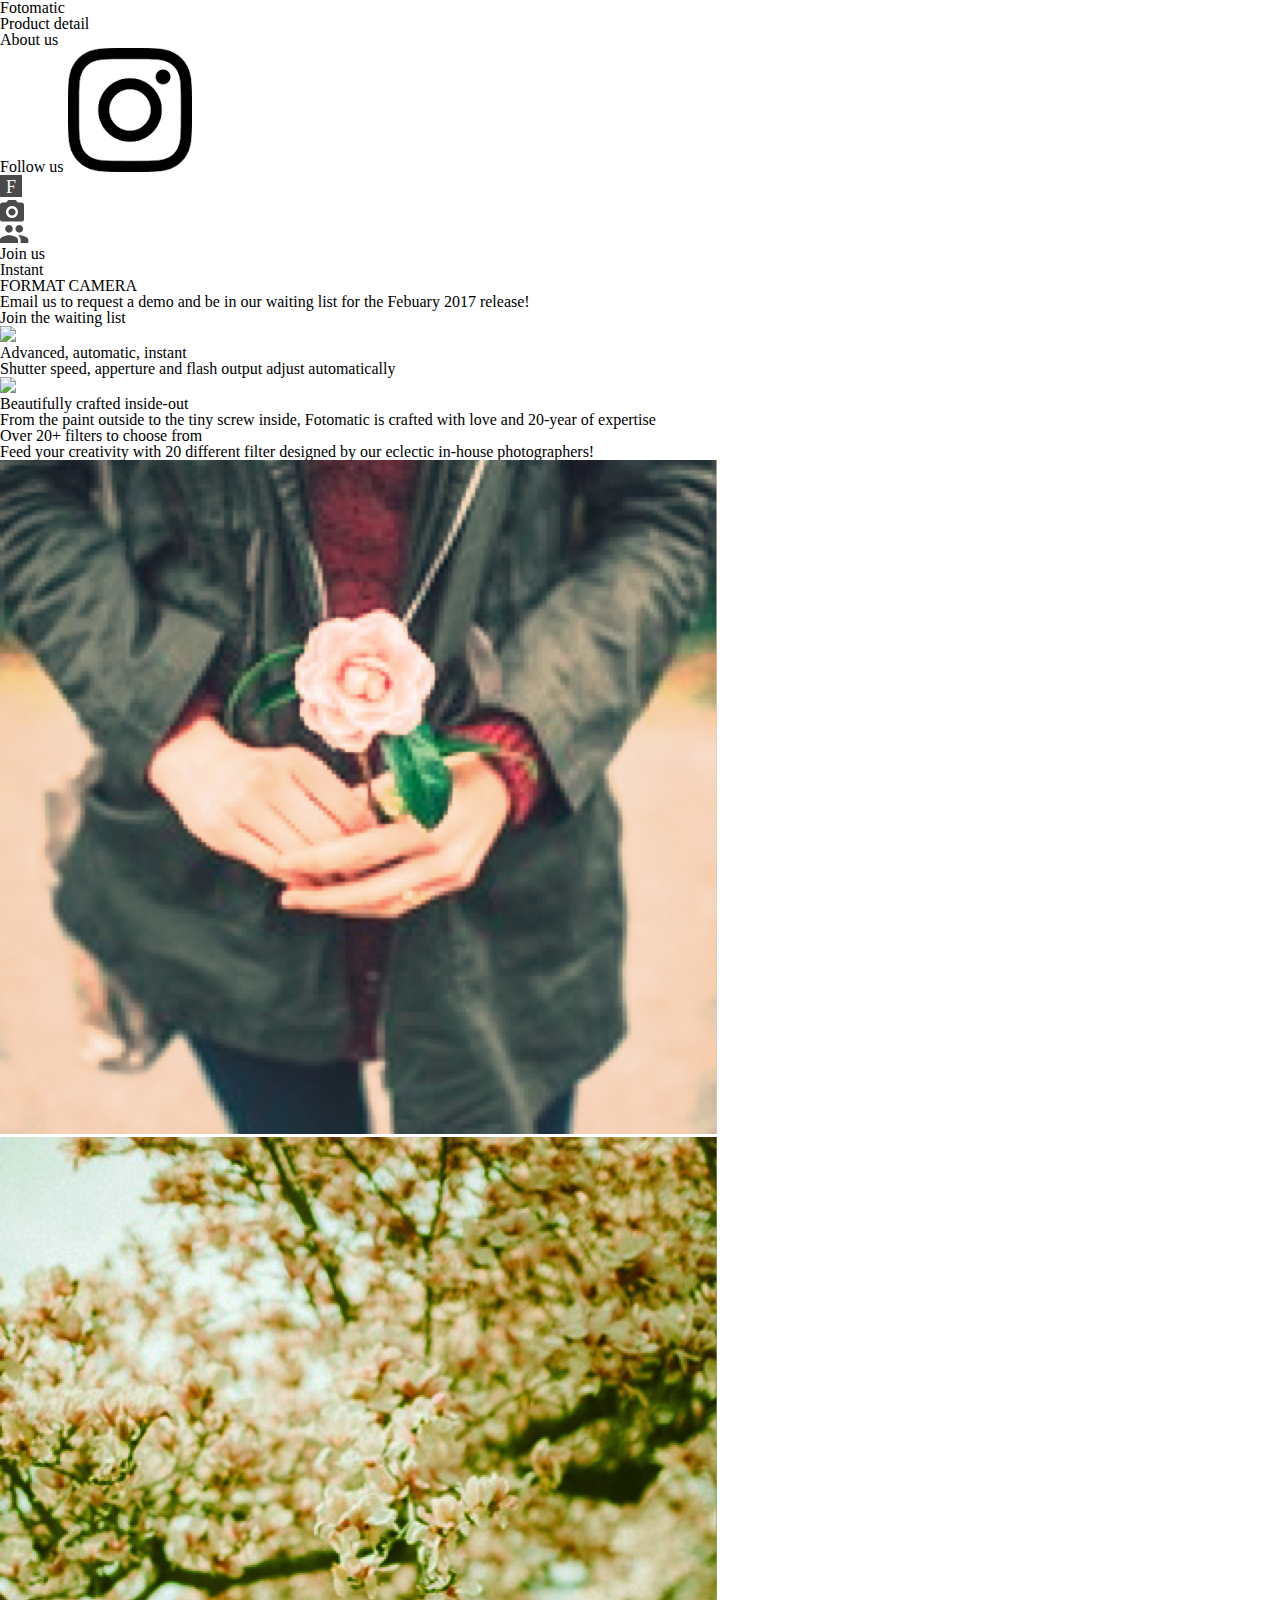
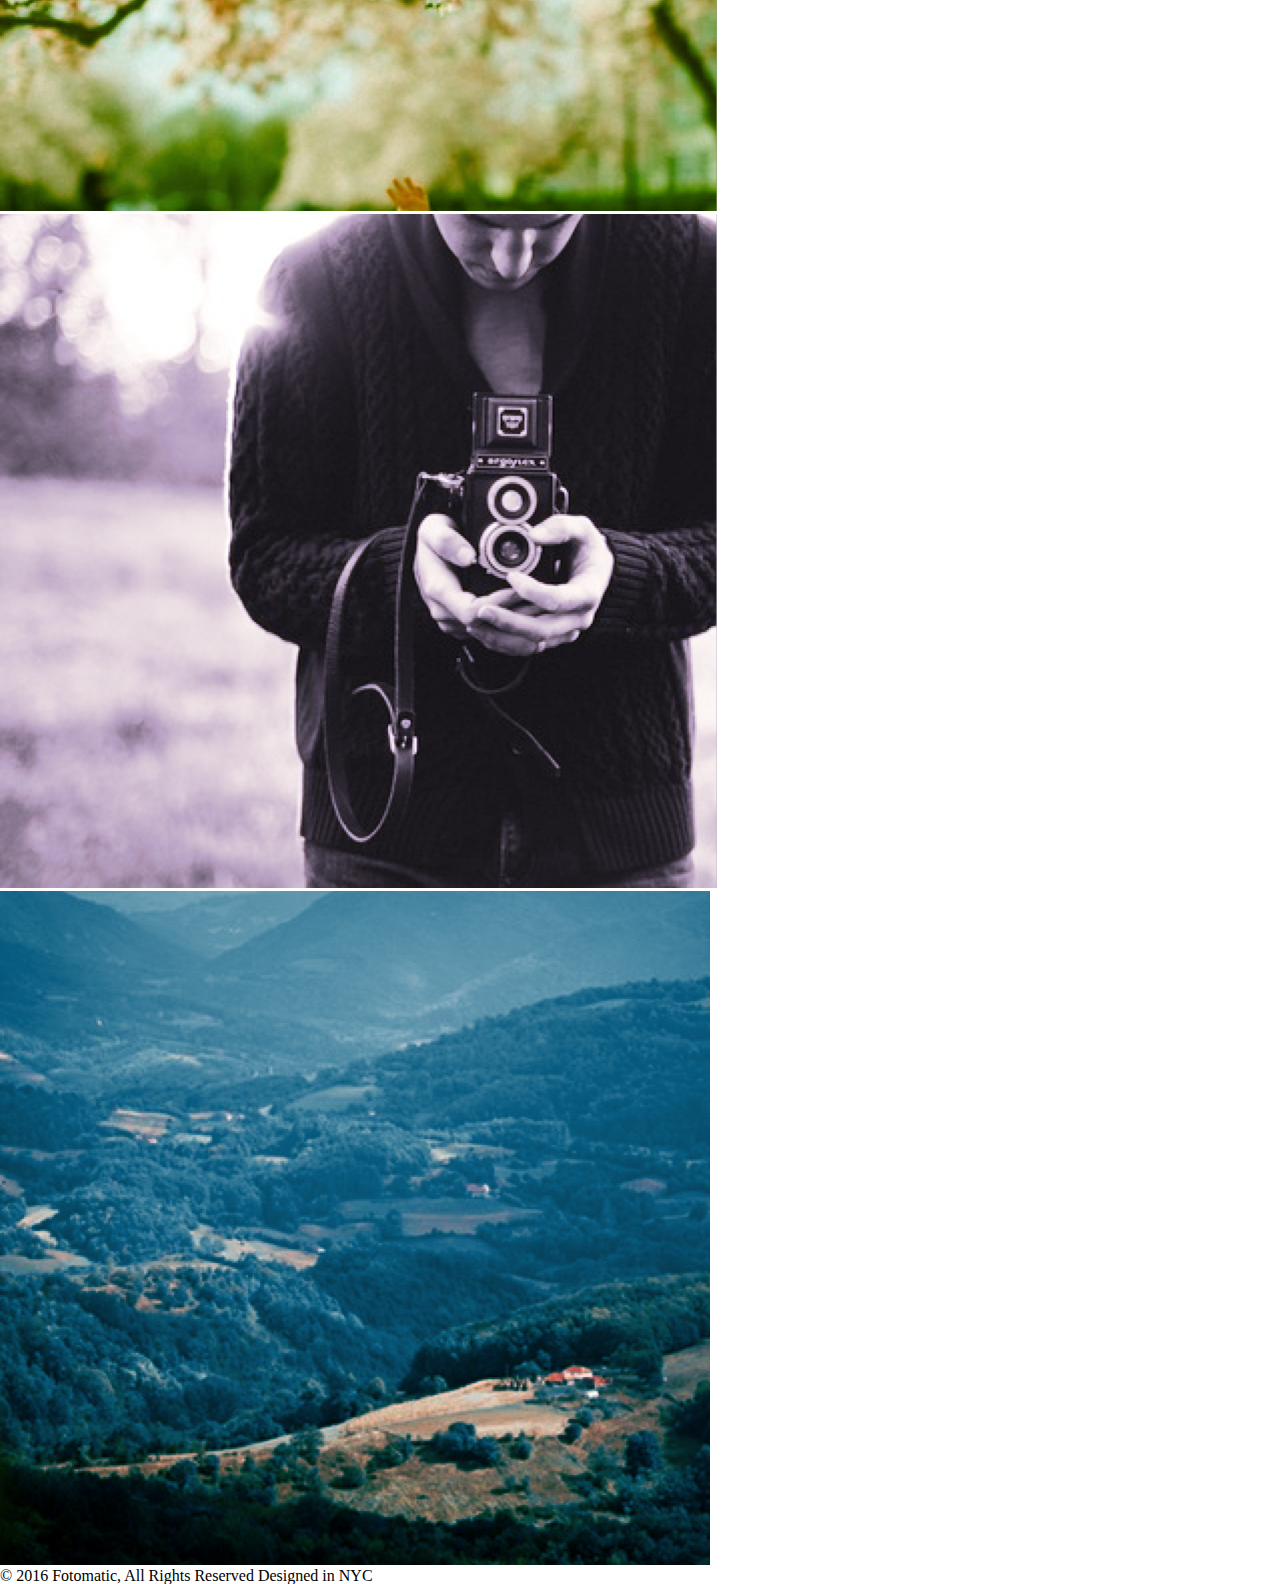
==== Responsive Website Fix/fotomatic_broken/index.html @ 227aa74d "Off-Platform Fotomatic Project" ====
<!DOCTYPE html>
<html>
<head>
  <link href="https://fonts.googleapis.com/css?family=Damion" rel="stylesheet">
  <link href="https://fonts.googleapis.com/css?family=Rubik" rel="stylesheet">
  <link href="https://fonts.googleapis.com/css?family=Roboto:300,400,600,700" rel="stylesheet">
  <link rel="stylesheet" href="./resources/css/reset.css">
  <meta charset="UTF-8">
</head>
<body>
  <!-- Header -->
  <header>
    <div class="content">
      <a href="index.html" class="desktop logo">Fotomatic</a>
      <nav class="desktop">
        <ul>
          <li><a href="#">Product detail</a></li>
          <li><a href="#">About us</a></li>
          <li><a href="https://www.instagram.com/">Follow us <img class="icon" src="./resources/images/instagram.png"></a></li>
        </ul>
      </nav>
      <nav class="mobile">
        <ul>
          <li><a href="#"><img src="./resources/images/ic-logo.svg"></a></li>
          <li><a href="#"><img src="./resources/images/ic-product-detail.svg"></a></li>
          <li><a href="#"><img src="./resources/images/ic-about-us.svg"></a></li>
          <li><a href="#" class="button">Join us</a></li>
        </ul>
      </nav>
    </div>
  </header>

  <!-- Main Content -->
  <div class="main-content">

    <!-- Sign Up Section -->
    <div id="sign-up-section" class="banner">
      <div id="sign-up-cta">
        <div class="content center">
          <div class="header">
            <h2 class="cursive">Instant</h2>
            <h1 class="striking">FORMAT CAMERA</h1>
          </div>
          <div class="email">
            <span>
              Email us to request a demo and be in our waiting list for the <strong>Febuary 2017</strong> release!
            </span>
            <div class="button">Join the waiting list</div>
          </div>
        </div>
      </div>
    </div>

    <!-- Features Section -->
    <div id="features-section">
      <div class="feature">
        <div class="center">
          <div class="image-container">
            <img src="images/feature-1.png" />
          </div>
          <div class="content">
            <h2>Advanced, automatic, instant</h2>
            <h3>Shutter speed, apperture and flash output adjust automatically</h3>
          </div>
        </div>
      </div>
      <div class="feature">
        <div class="center">
          <div class="image-container">
            <img src="images/feature-2.png" />
          </div>
          <div class="content">
            <h2>Beautifully crafted inside-out</h2>
            <h3>From the paint outside to the tiny screw inside, Fotomatic is crafted with love and 20-year of expertise</h3>
          </div>
        </div>
      </div>
    </div>

    <!-- Filters Section -->
    <div id="filters-section">
      <div class="content center">
        <h2>Over 20+ filters to choose from</h2>
        <h3>Feed your creativity with 20 different filter designed by our eclectic in-house photographers!</h3>
      </div>
      <div class="images-container">
        <div class="image-container">
          <img src="./resources/images/filter-1.png" />
        </div>
        <div class="image-container">
          <img src="./resources/images/filter-2.png" />
        </div>
        <div class="image-container">
          <img src="./resources/images/filter-3.png" />
        </div>
        <div class="image-container extra">
          <img src="./resources/images/filter-4.png" />
        </div>
      </div>
    </div>

    <!-- Quotes Section
    <div id="quotes-section">
      <div class="content center">
        <span class="quote">“It’s truly something that could create a brand new photography Renaissance”</span>
        <img class="quote-citation" src="./resources/images/photography-logo.png" />
      </div>
    </div>

    <!-- Footer -->
    <footer>
      <div class="content">
        <span class="copyright">© 2016  Fotomatic, All Rights Reserved</span>
        <span class="location">Designed in NYC</span>
      </div>
    </footer>

  </div>
</body>
</html>
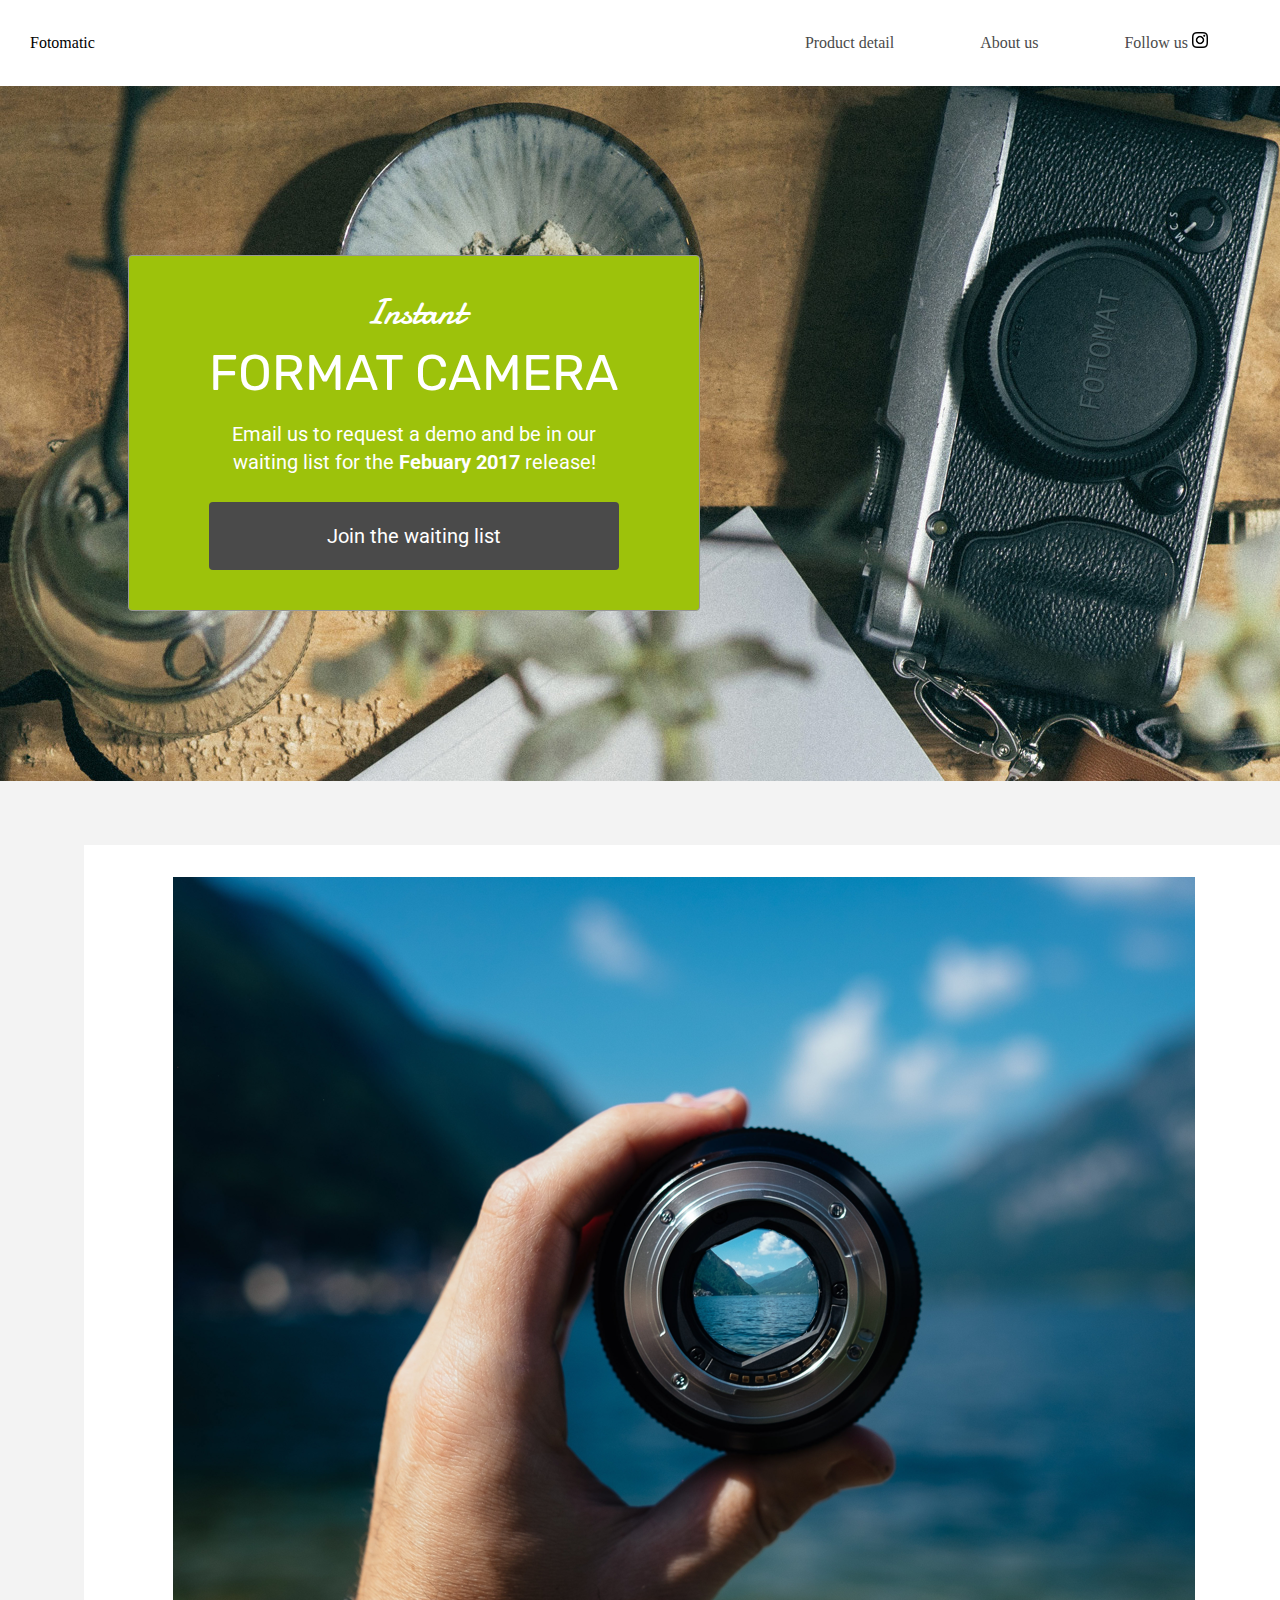
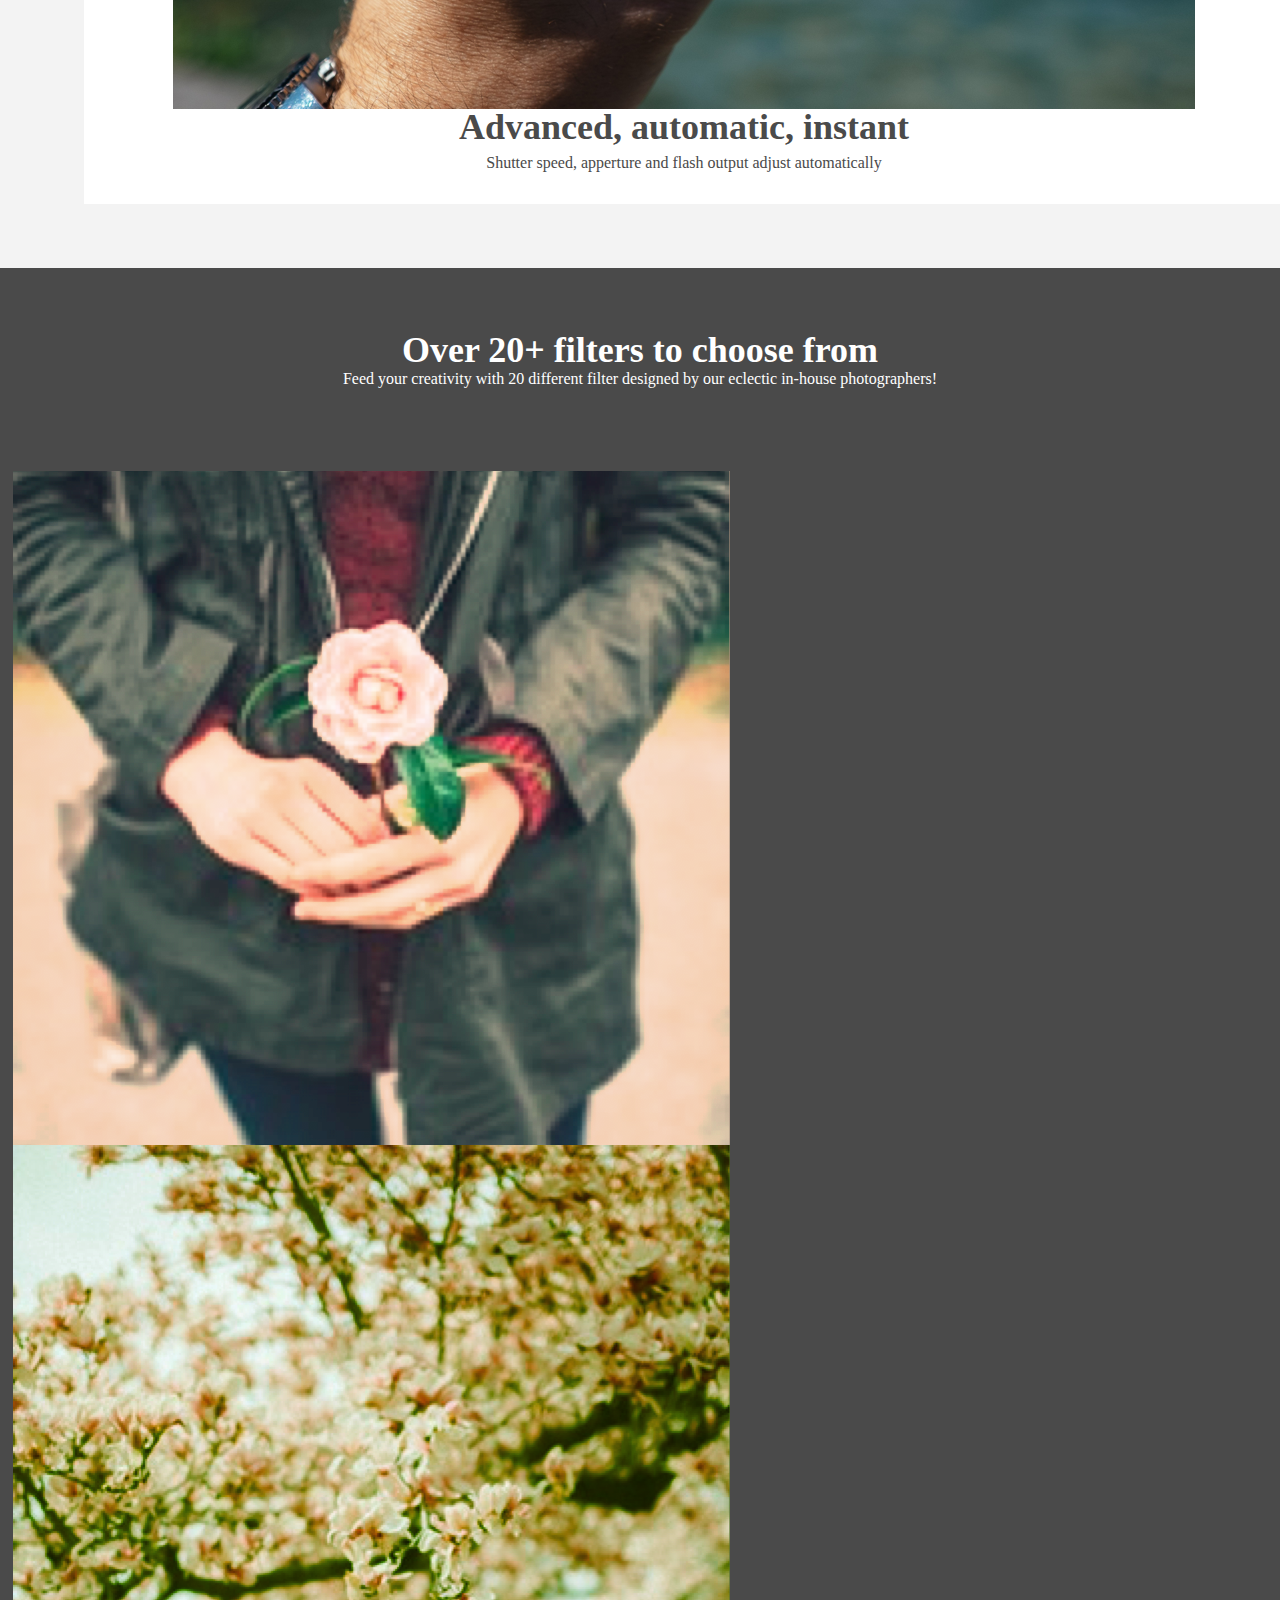
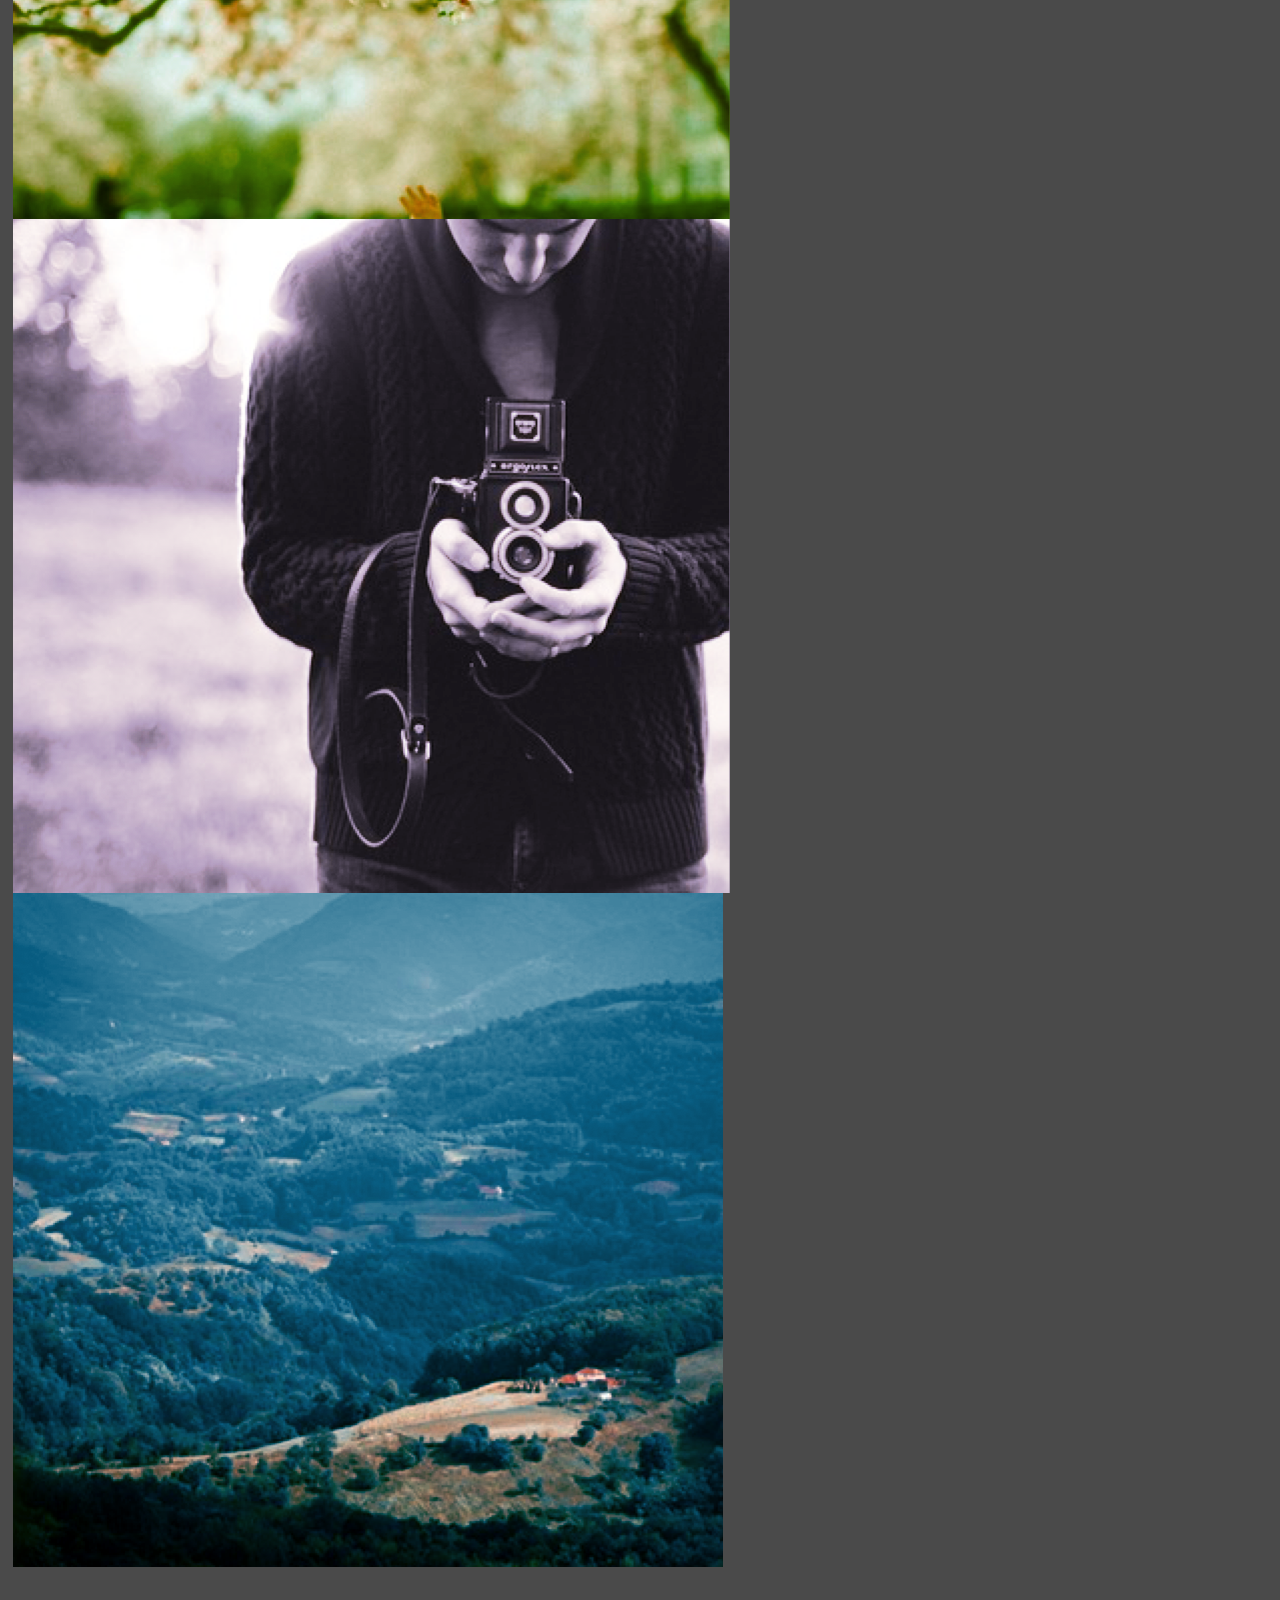
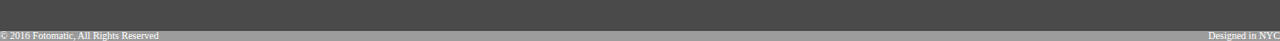
==== commit a7781f52: "Good Progress" ====
--- a/Responsive Website Fix/fotomatic_broken/index.html
+++ b/Responsive Website Fix/fotomatic_broken/index.html
@@ -1,9 +1,11 @@
 <!DOCTYPE html>
 <html>
 <head>
+  <meta name="viewport" content="width=device-width," initial-scale="1">
   <link href="https://fonts.googleapis.com/css?family=Damion" rel="stylesheet">
   <link href="https://fonts.googleapis.com/css?family=Rubik" rel="stylesheet">
   <link href="https://fonts.googleapis.com/css?family=Roboto:300,400,600,700" rel="stylesheet">
+  <link rel="stylesheet" href="./resources/css/style.css">
   <link rel="stylesheet" href="./resources/css/reset.css">
   <meta charset="UTF-8">
 </head>
@@ -56,7 +58,7 @@
       <div class="feature">
         <div class="center">
           <div class="image-container">
-            <img src="images/feature-1.png" />
+            <img src="../fotomatic_broken/resources/images/feature-1.png">
           </div>
           <div class="content">
             <h2>Advanced, automatic, instant</h2>
@@ -67,7 +69,7 @@
       <div class="feature">
         <div class="center">
           <div class="image-container">
-            <img src="images/feature-2.png" />
+            <img src="../fotomatic_broken/resources/images/feature-2.png">
           </div>
           <div class="content">
             <h2>Beautifully crafted inside-out</h2>
--- a/Responsive Website Fix/fotomatic_broken/resources/css/style.css
+++ b/Responsive Website Fix/fotomatic_broken/resources/css/style.css
@@ -0,0 +1,417 @@
+/* Universal Styles */
+
+html {
+  font-family: "Roboto", sans-serif;
+  font-size: 16px;
+}
+
+.main-content {
+  position: relative;
+  top: 5.3125rem; /* To offset for fixed header. */
+}
+
+.center {
+  text-align: center;
+}
+
+.button {
+  border-radius: 4px;
+  background-color: #4a4a4a;
+  color: white;
+}
+
+.image-container {
+  overflow: hidden;
+}
+
+.image-container img {
+  display: block;
+}
+
+@media only screen and (max-width: 760px) {
+  .main-content {
+    top: 2.5625rem;
+  }
+}
+
+/* Header */
+
+header {
+  position: fixed;
+  z-index: 100;
+  width: 100%;
+  border-bottom: solid 1px #c6c1c1;
+  background-color: white;
+}
+
+a .desktop.logo { /*Selector Correct - Font Family is Weird */
+  display: flex;
+  margin-left: 30px;
+  color: #4a4a4a;
+  font-size: 1.5rem;
+  text-decoration: none;
+
+}
+
+header .content {
+  display: flex;
+  align-items: center;
+  padding: 1.875rem;
+}
+
+header .logo {
+  flex: 1;
+}
+
+header nav ul {
+  display: flex;
+  list-style-type: none;
+  text-decoration: none;
+}
+
+nav li {
+    padding-left: 3.5rem;
+    font-family: 'Roboto-Regular', sans-serif;
+}
+
+nav a {
+  line-height: 1.6;
+  color: #4a4a4a;
+  margin-right: 30px;
+  font-family: 'Roboto-Regular';
+  text-decoration: none;
+}
+
+header .icon {
+  width: 1rem;
+  padding-right: 12px;
+}
+
+header .mobile {
+  display: none;
+}
+
+@media only screen and (max-width: 760px) {
+  header .desktop {
+    display: none;
+  }
+
+  header .mobile {
+    display: block;
+    width: 100%;
+  }
+
+  header .content {
+    padding: .5rem 0;
+  }
+
+  header .mobile ul {
+    display: flex;
+    justify-content: space-around;
+    align-items: center;
+    width: 100%;
+  }
+
+  header .mobile li {
+    padding: 0;
+  }
+
+  header .mobile .button {
+    padding: .1875rem .5rem;
+    background-color: #9dc20b;
+    line-height: 1.6;
+    color: white;
+  }
+}
+
+/* Sign Up Section */
+
+#sign-up-section {
+  display: flex;
+  justify-content: flex-start;
+  align-items: flex-start;
+  height: 43.5rem;
+  background-image: url(../images/banner-landingpage.jpg);
+  background-size: cover;
+  background-position: bottom;
+  background-repeat: no-repeat;
+  
+}
+
+#sign-up-cta {
+  padding: 0 5rem 2.5rem 5rem;
+  border: solid 1px #979797;
+  border-radius: 4px;
+  background-color: #9dc20b;
+  margin-top: 170px;
+  margin-left: 10%;
+}
+
+#sign-up-cta .content {
+  width: 25.625rem;
+  margin-top: 2rem;
+  font-family: "Roboto", sans-serif;
+  font-size: 1.25rem;
+  line-height: 1.4;
+  color: white;
+}
+
+#sign-up-cta h1 {
+  font-size: 3.125rem;
+}
+
+#sign-up-cta h2 {
+  font-size: 2.25rem;
+}
+
+#sign-up-cta span strong {
+  font-weight: bold;
+}
+
+#sign-up-cta .cursive {
+  font-family: "Damion", cursive;
+}
+
+#sign-up-cta .striking {
+  font-family: "Rubik", sans-serif;
+  padding-bottom: .75rem;
+}
+
+#sign-up-cta .button {
+  margin-top: 1.625rem;
+  padding: 1.25rem 7.25rem;
+}
+
+@media only screen and (max-width: 760px) {
+  #sign-up-section {
+    align-items: center;
+    justify-content: center;
+    height: 28rem;
+  }
+
+  #sign-up-cta {
+    position: static;
+    width: auto;
+    height: auto;
+    background-color: transparent;
+    border: none;
+  }
+
+  #sign-up-cta .content {
+    margin-top: 0;
+  }
+
+  #sign-up-cta .email {
+    display: none;
+  }
+
+  #sign-up-cta h1 {
+    font-size: 3.125rem;
+  }
+
+  #sign-up-cta h2 {
+    font-size: 2.25rem;
+  }
+}
+
+@media only screen and (max-width: 450px) {
+  #sign-up-section {
+    height: 20rem;
+  }
+
+  #sign-up-cta h1 {
+    font-size: 2.25rem;
+  }
+
+  #sign-up-cta h2 {
+    font-size: 2rem;
+  }
+}
+
+/* Features Section */
+
+#features-section {
+  display: flex;
+  justify-content: space-between;
+  padding: 4rem 5%;
+  background-color: #f3f3f3;
+}
+
+.feature {
+  flex: 1;
+  padding: 2rem;
+  margin: 0px 1.25rem;
+  background-color: white;
+  width: 100%;
+}
+
+.feature .image-container {
+  width: 90%;
+  height: 65%;
+  margin: 0 auto;
+  display: flex;
+  
+}
+
+.feature h2 {
+  padding-bottom: .5rem;
+  font-size: 2.25rem;
+  font-weight: bold;
+  color: #4a4a4a;
+}
+
+.feature h3 {
+  font-size: 1rem;
+  line-height: 1.2;
+  font-weight: 300;
+  color: #4a4a4a;
+}
+
+@media only screen and (max-width: 890px) {
+  .feature h2 {
+    font-size: 1.125rem;
+    line-height: 1.3;
+    font-weight: normal;
+  }
+
+  .feature h3 {
+    font-size: .875rem;
+    line-height: 1.4;
+  }
+}
+
+@media only screen and (max-width: 760px) {
+  #features-section {
+    flex-flow: column;
+    padding: 0;
+  }
+
+  .feature {
+    margin: 0;
+    padding: 1.25rem 1rem 0 1rem;
+  }
+}
+
+/* Filters Section */
+
+#filters-section {
+  width: 100%;
+  padding: 4rem 0;
+  background-color: #4a4a4a;
+}
+
+#filters-section .content {
+  padding: 0 .625rem;
+  margin-bottom: 5rem;
+}
+
+#filters-section .content h2 {
+  font-size: 2.25rem;
+  font-weight: bold;
+  color: white;
+}
+
+#filters-section .content h3 {
+  font-size: 1rem;
+  line-height: 1.4;
+  font-weight: 300;
+  color: white;
+}
+
+#filters-section .images-container {
+  max-width: 100%;
+  padding: 0 1%;
+}
+
+@media only screen and (max-width: 760px) {
+  #filters-section {
+    padding: 1.5rem 0 0 0;
+  }
+
+  #filters-section .content {
+    margin-bottom: 1rem;
+  }
+
+  #filters-section .content h2 {
+    padding-bottom: .625rem;
+    font-size: 1.125rem;
+    line-height: 1.3;
+    font-weight: normal;
+  }
+
+  #filters-section .content h3 {
+    font-size: .875rem;
+    line-height: 1.4;
+  }
+
+  #filters-section .images-container {
+    padding: 0;
+  }
+
+  #filters-section .extra {
+    display: none;
+  }
+}
+
+/* Quotes Section */
+
+#quotes-section {
+  background-color: #f3f3f3;
+}
+
+#quotes-section content {
+  padding: 5rem 0;
+}
+
+#quotes-section quote {
+  padding-right: 1.875rem;
+  font-family: "Palatino", serif;
+  font-size: 1.875rem;
+  line-height: 1.1;
+  font-style: italic;
+  color: #4a4a4a;
+}
+
+#quotes-section quote-citation {
+  height: 1.875rem;
+}
+
+@media only screen and (max-width: 760px) {
+  #quotes-section content {
+    padding: 1.875rem .625rem;
+  }
+
+  #quotes-section quote {
+    font-size: 1.5rem;
+    line-height: 1.4;
+  }
+
+  #quotes-section quote-citation {
+    display: block;
+    padding-top: 1rem;
+    margin: auto;
+  }
+}
+
+/* Footer */
+
+footer {
+  background-color: #9b9b9b;
+  padding: 1.5rem 2rem;
+}
+
+footer .content {
+  color: white;
+  display: flex;
+  font-size: .75rem;
+}
+
+footer .copyright {
+  flex-grow: 1;
+}
+
+@media only screen and (min-width: 760px) {
+  footer .content {
+    font-size: .625rem;
+  }
+}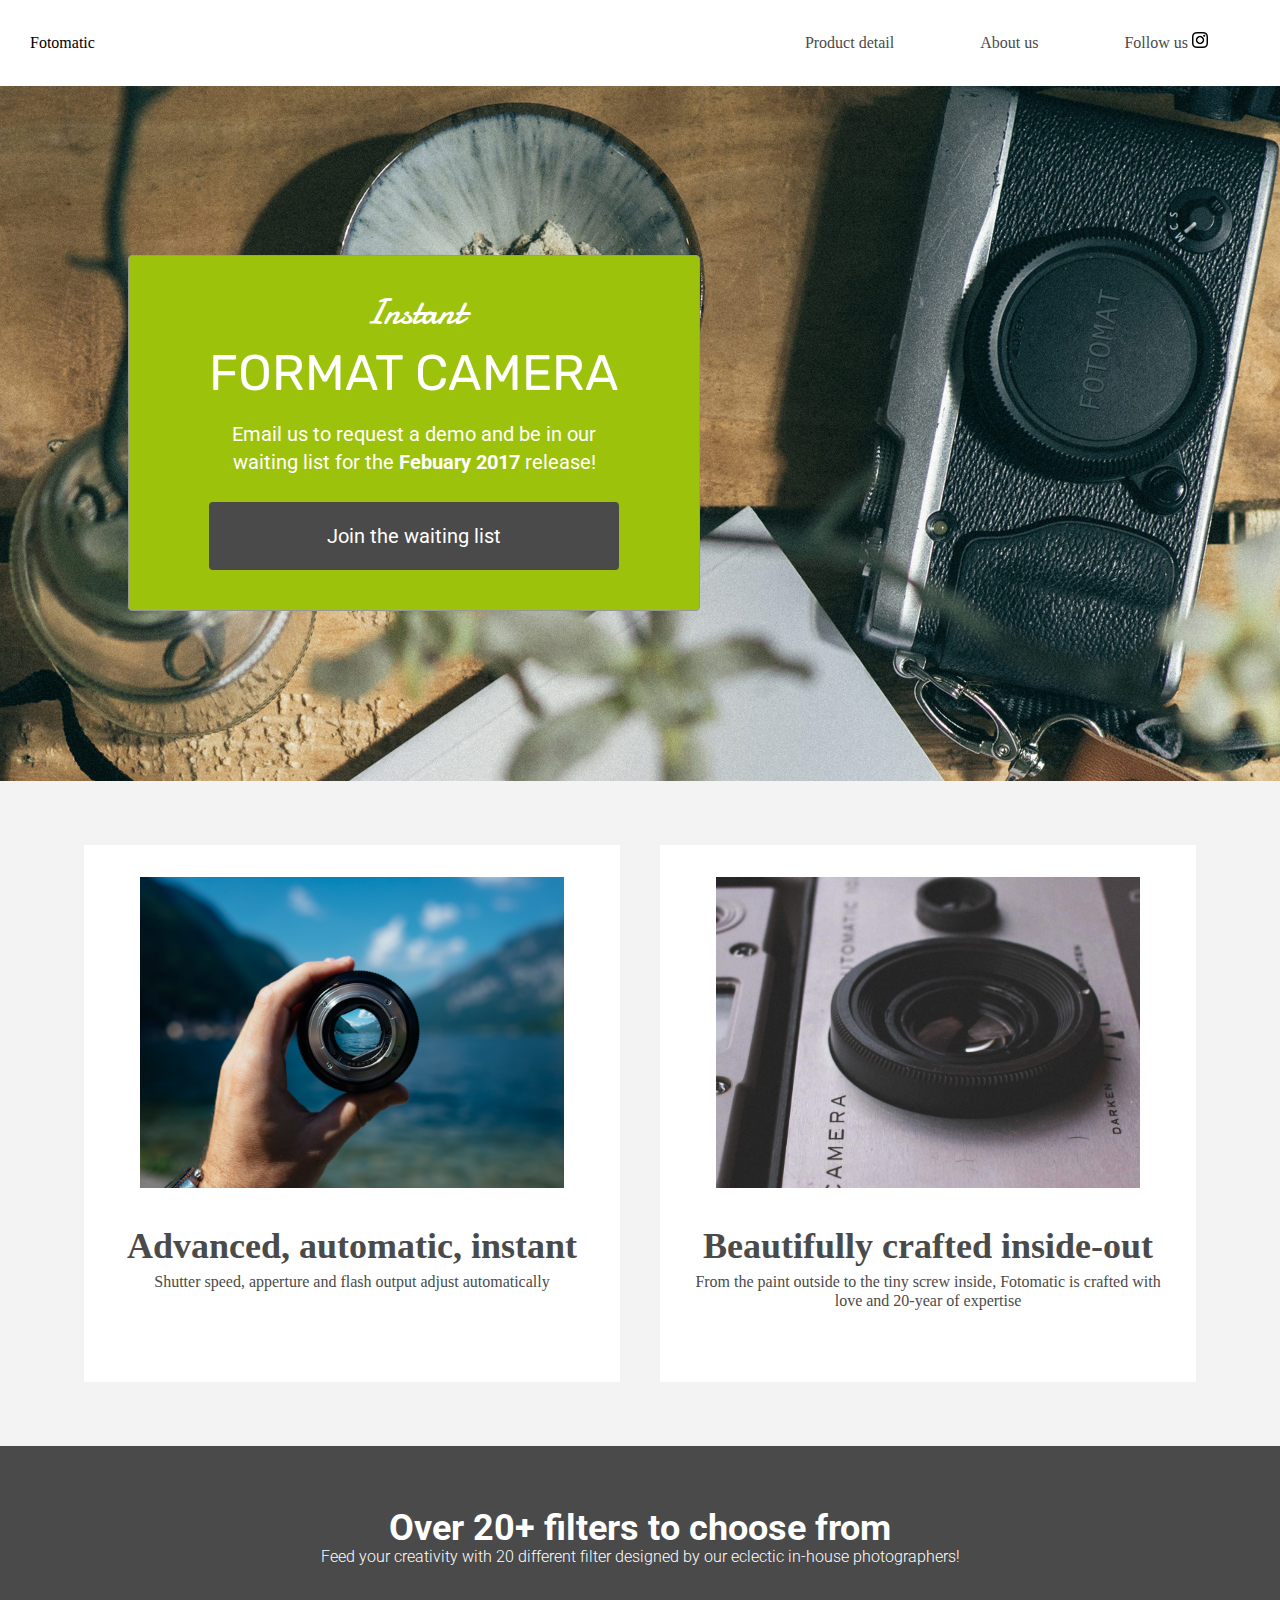
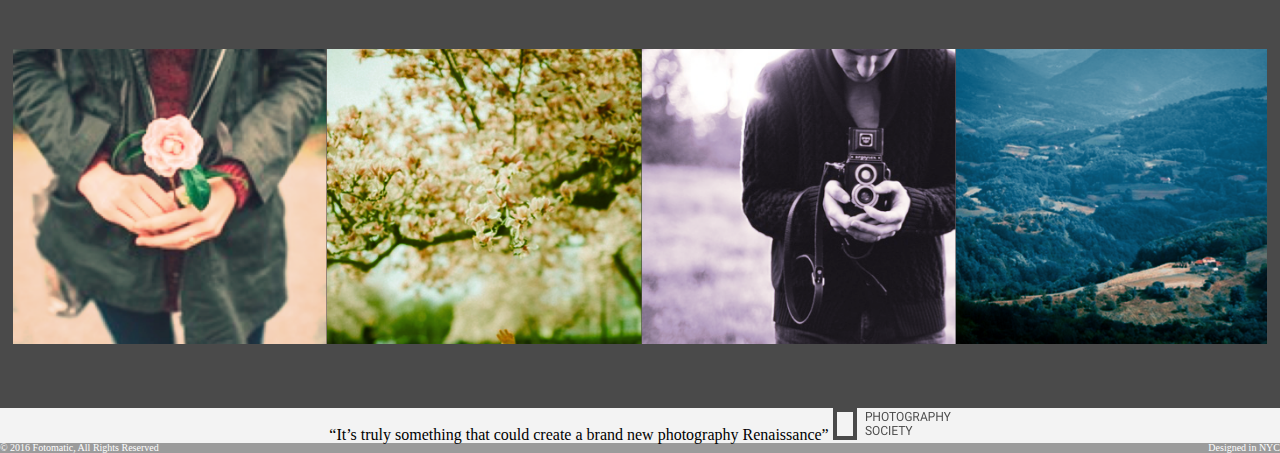
==== commit 07627e0f: "bITS" ====
--- a/Responsive Website Fix/fotomatic_broken/index.html
+++ b/Responsive Website Fix/fotomatic_broken/index.html
@@ -101,7 +101,7 @@
       </div>
     </div>
 
-    <!-- Quotes Section
+    <!-- Quotes Section -->
     <div id="quotes-section">
       <div class="content center">
         <span class="quote">“It’s truly something that could create a brand new photography Renaissance”</span>
@@ -109,7 +109,7 @@
       </div>
     </div>
 
-    <!-- Footer -->
+   <!-- Footer -->
     <footer>
       <div class="content">
         <span class="copyright">© 2016  Fotomatic, All Rights Reserved</span>
--- a/Responsive Website Fix/fotomatic_broken/resources/css/style.css
+++ b/Responsive Website Fix/fotomatic_broken/resources/css/style.css
@@ -26,6 +26,7 @@
 
 .image-container img {
   display: block;
+  max-width: 100%;
 }
 
 @media only screen and (max-width: 760px) {
@@ -230,43 +231,45 @@
 
 /* Features Section */
 
-#features-section {
+#features-section { /*Matches Solution*/
   display: flex;
   justify-content: space-between;
   padding: 4rem 5%;
   background-color: #f3f3f3;
 }
 
-.feature {
+.feature { /*Matches Solution*/
   flex: 1;
   padding: 2rem;
   margin: 0px 1.25rem;
   background-color: white;
-  width: 100%;
-}
-
-.feature .image-container {
+}
+
+.feature .image-container { /*Matches Solution*/
   width: 90%;
   height: 65%;
   margin: 0 auto;
-  display: flex;
-  
-}
-
-.feature h2 {
+}
+
+.feature .content { /*Matches Solution*/
+  padding: 2.5rem 0;
+}
+
+.feature h2 { /*Matches Solution*/
   padding-bottom: .5rem;
   font-size: 2.25rem;
   font-weight: bold;
   color: #4a4a4a;
-}
-
-.feature h3 {
+  
+}
+
+.feature h3 { /*Matches Solution*/
   font-size: 1rem;
   line-height: 1.2;
   font-weight: 300;
   color: #4a4a4a;
-}
-
+  
+}
 @media only screen and (max-width: 890px) {
   .feature h2 {
     font-size: 1.125rem;
@@ -303,6 +306,10 @@
 #filters-section .content {
   padding: 0 .625rem;
   margin-bottom: 5rem;
+  color: white;
+  opacity: 1.0;
+  font-size: 2.25rem;
+  font-family: 'Roboto', sans-serif;
 }
 
 #filters-section .content h2 {
@@ -321,6 +328,8 @@
 #filters-section .images-container {
   max-width: 100%;
   padding: 0 1%;
+  display: flex;
+
 }
 
 @media only screen and (max-width: 760px) {
@@ -365,11 +374,12 @@
 
 #quotes-section quote {
   padding-right: 1.875rem;
-  font-family: "Palatino", serif;
+  font-family: "Palatino", sans-serif;
   font-size: 1.875rem;
   line-height: 1.1;
   font-style: italic;
   color: #4a4a4a;
+  margin: 80px 30px;
 }
 
 #quotes-section quote-citation {
